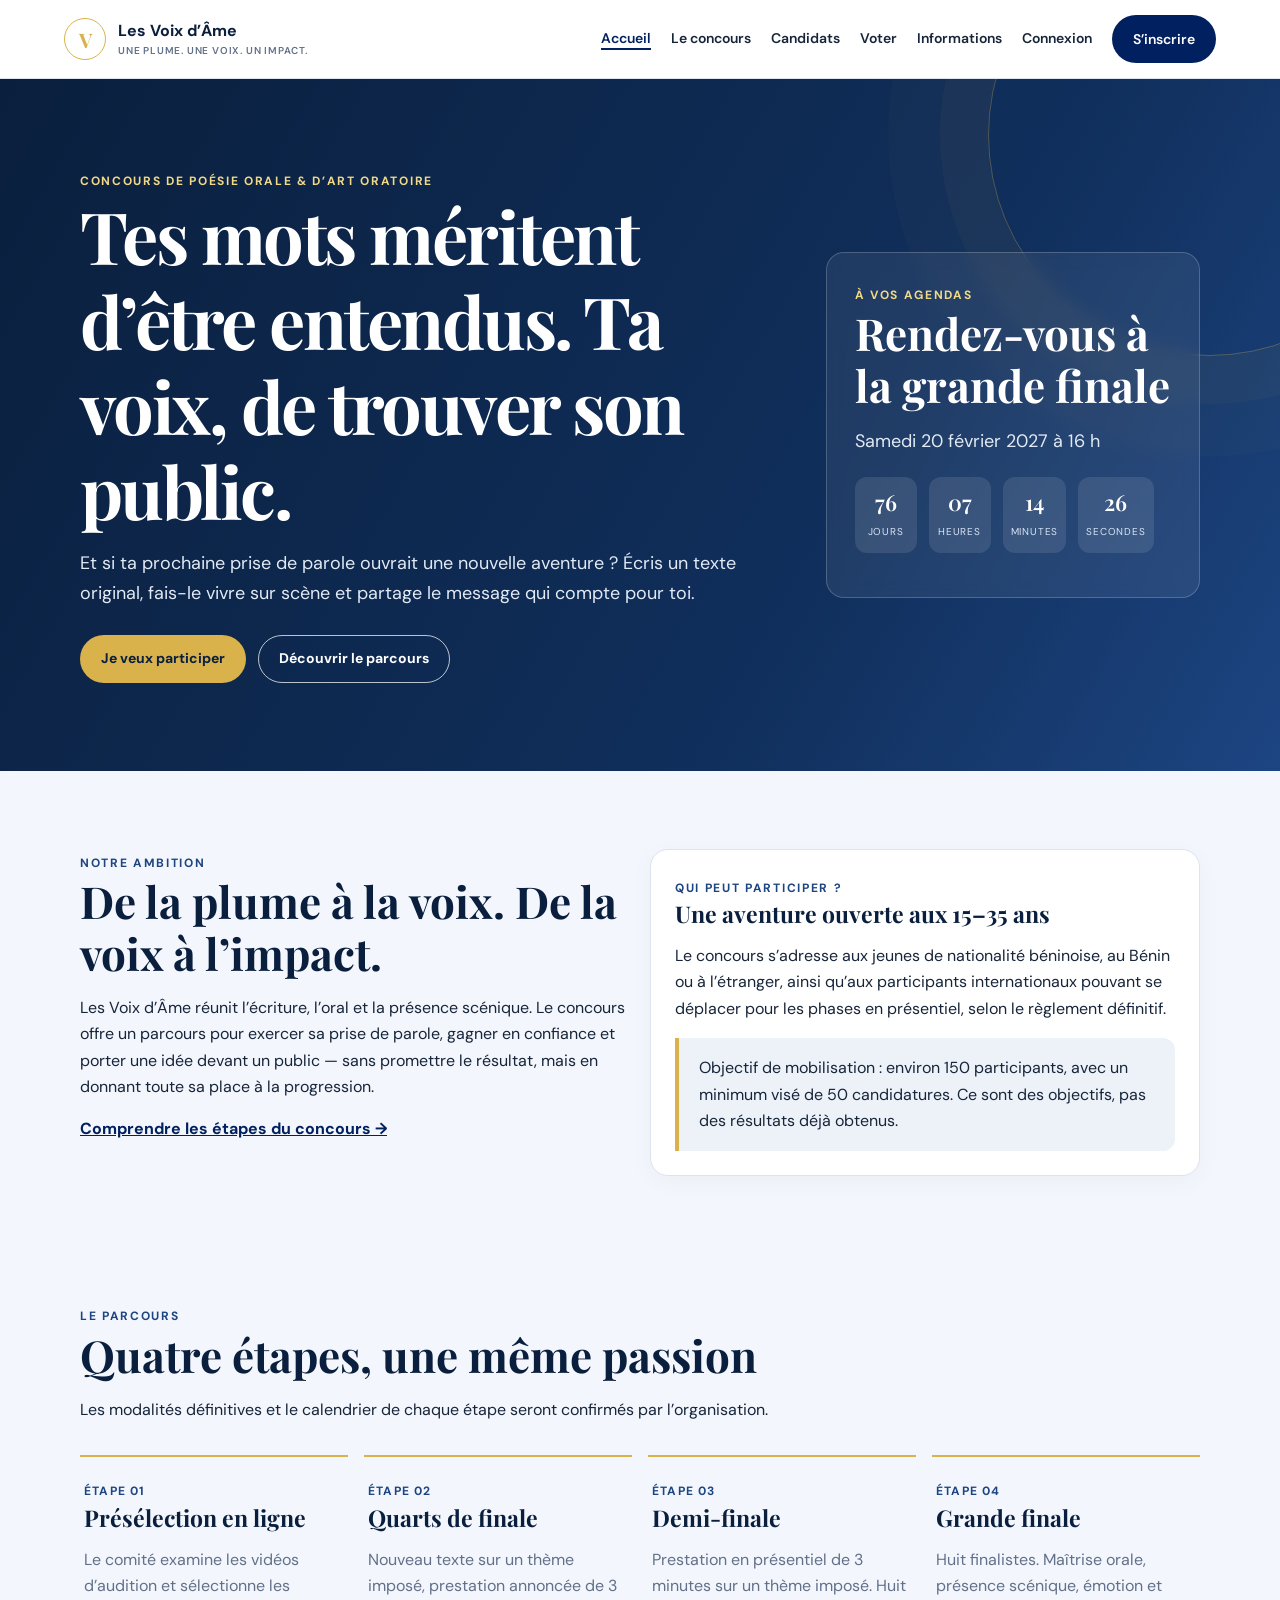
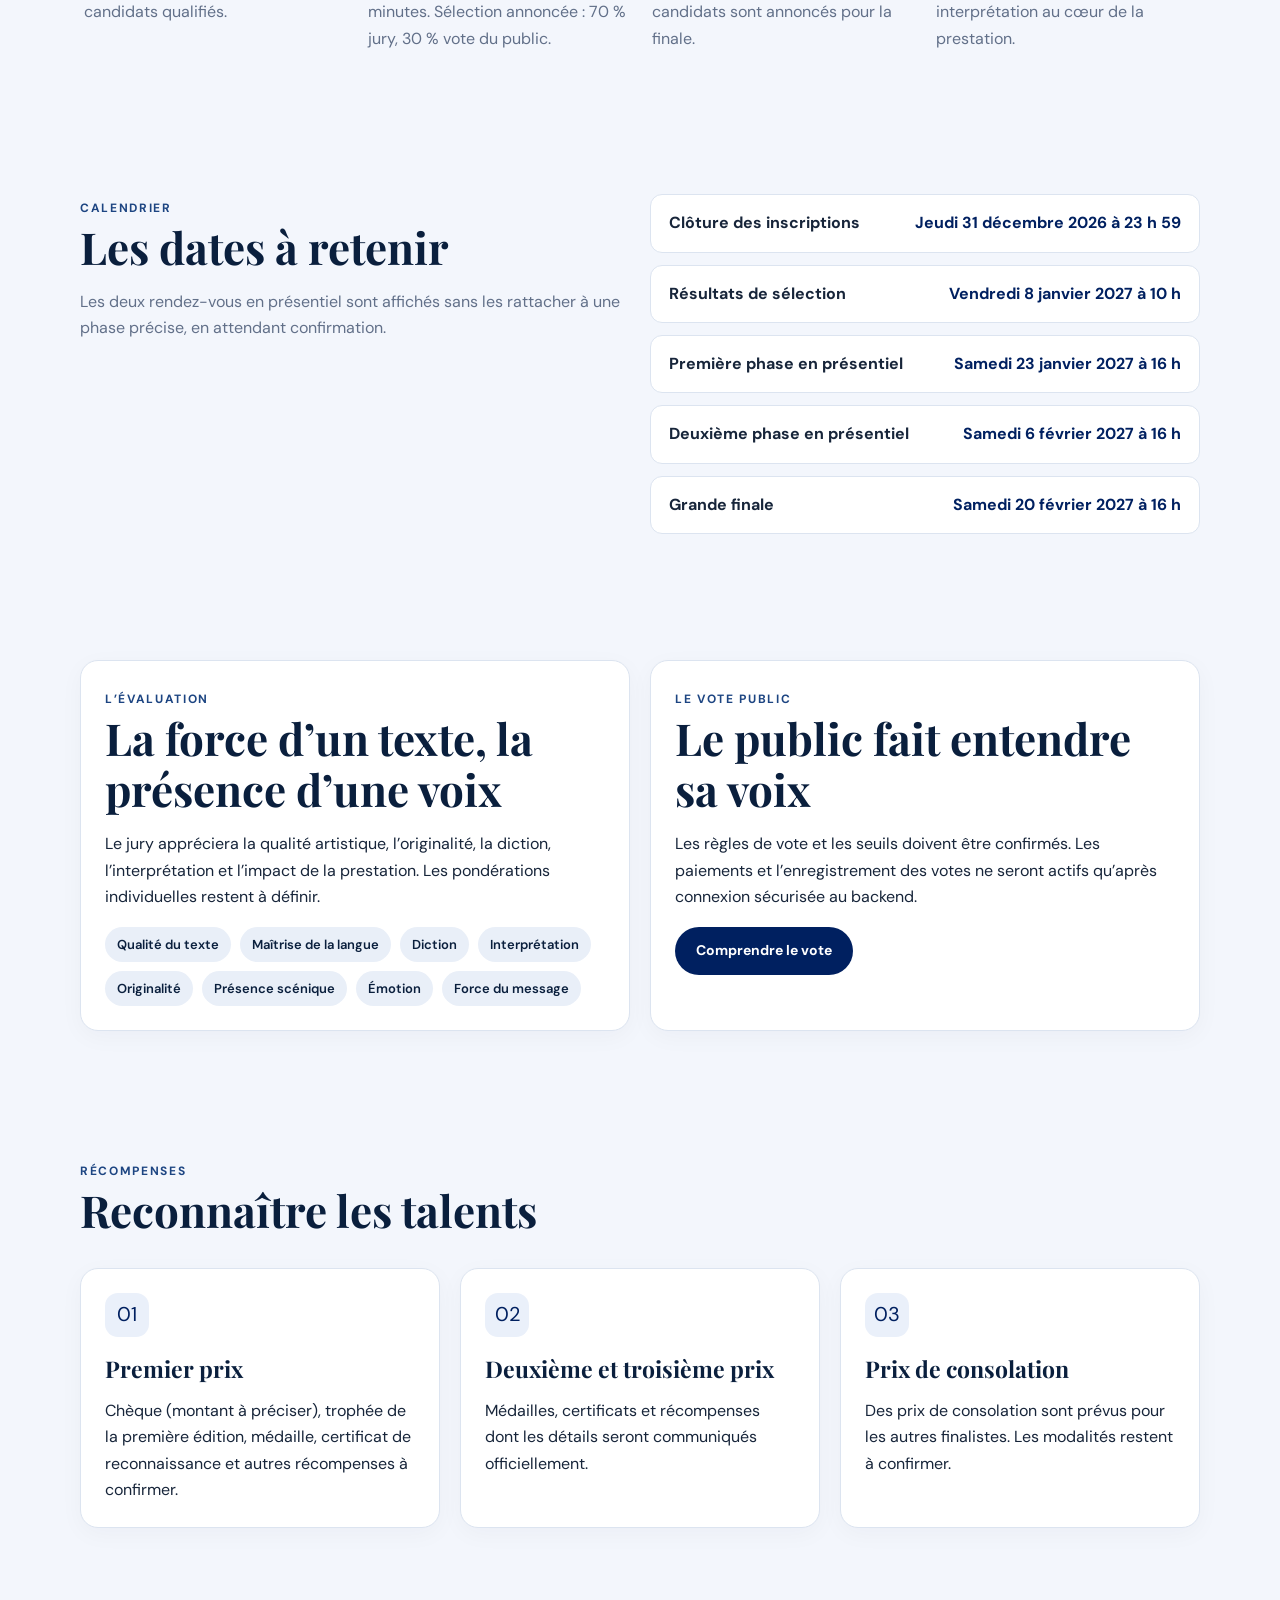
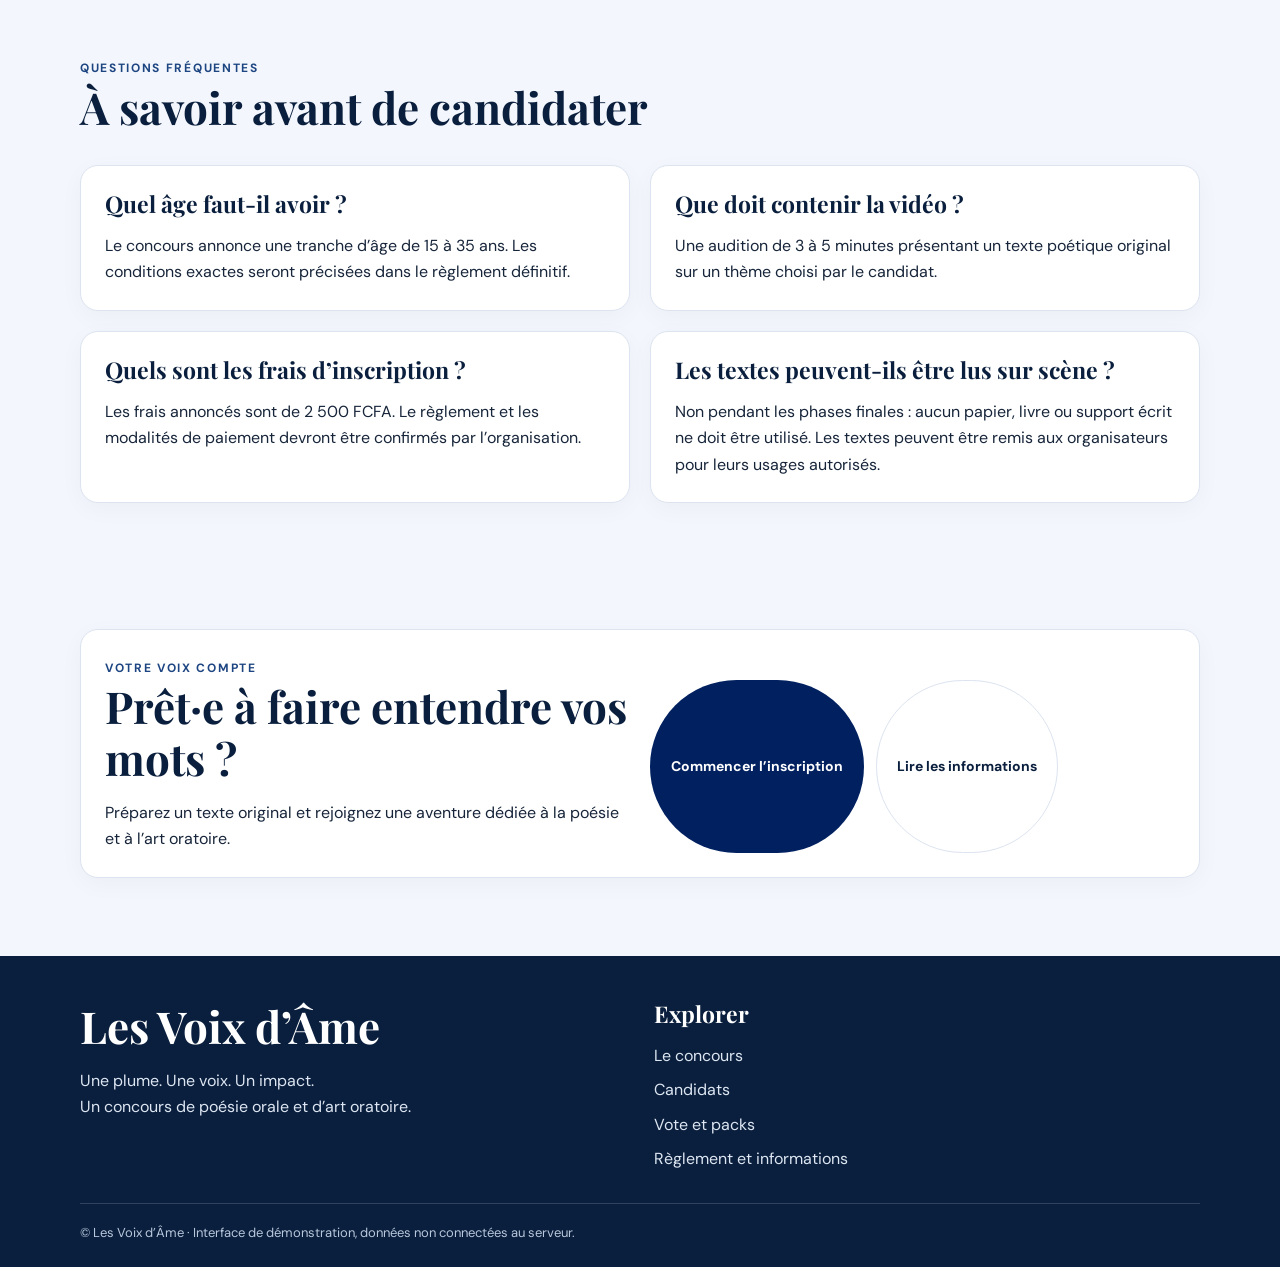
==== index.html @ eb4baf4a "Le front-end du projet" ====
<!doctype html>
<html lang="fr">
<head>
  <meta charset="utf-8">
  <meta name="viewport" content="width=device-width, initial-scale=1">
  <meta name="description" content="Les Voix d’Âme — concours de poésie orale et d’art oratoire. Une plume. Une voix. Un impact.">
  <title>Les Voix d’Âme — Une plume. Une voix. Un impact.</title>
  <link rel="preconnect" href="https://fonts.googleapis.com">
  <link rel="preconnect" href="https://fonts.gstatic.com" crossorigin>
  <link href="https://fonts.googleapis.com/css2?family=DM+Sans:wght@400;500;600;700&family=Playfair+Display:wght@500;600;700&display=swap" rel="stylesheet">
  <link rel="stylesheet" href="css/variables.css">
  <link rel="stylesheet" href="css/global.css">
</head>
<body>
  <a class="skip-link" href="#contenu">Aller au contenu</a>
  <header class="site-header"><div class="nav-wrap">
    <a class="brand" href="index.html"><span class="brand-mark">V</span><span>Les Voix d’Âme<small>UNE PLUME. UNE VOIX. UN IMPACT.</small></span></a>
    <button class="menu-toggle" type="button" aria-expanded="false" aria-controls="navigation">Menu</button>
    <nav class="main-nav" id="navigation" aria-label="Navigation principale"><a href="index.html" aria-current="page">Accueil</a><a href="concours.html">Le concours</a><a href="candidats.html">Candidats</a><a href="vote.html">Voter</a><a href="informations.html">Informations</a><a href="auth.html">Connexion</a><a class="btn btn-blue" href="auth.html">S’inscrire</a></nav>
  </div></header>
  <main id="contenu">
    <section class="hero"><div class="container hero-grid">
      <div><span class="eyebrow">Concours de poésie orale &amp; d’art oratoire</span><h1>Tes mots méritent d’être entendus. Ta voix, de trouver son public.</h1><p>Et si ta prochaine prise de parole ouvrait une nouvelle aventure ? Écris un texte original, fais-le vivre sur scène et partage le message qui compte pour toi.</p><div class="button-row"><a class="btn btn-primary" href="auth.html">Je veux participer</a><a class="btn btn-outline" href="concours.html">Découvrir le parcours</a></div></div>
      <div class="hero-note"><span class="eyebrow">À vos agendas</span><h2>Rendez-vous à la grande finale</h2><p>Samedi 20 février 2027 à 16 h</p><div class="countdown" data-countdown data-date="2027-02-20T16:00:00+01:00" aria-live="polite"><div><strong data-days>—</strong><span>Jours</span></div><div><strong data-hours>—</strong><span>Heures</span></div><div><strong data-minutes>—</strong><span>Minutes</span></div><div><strong data-seconds>—</strong><span>Secondes</span></div></div><p class="muted" data-countdown-status></p></div>
    </div></section>
    <section class="section"><div class="container grid-2"><div class="section-heading"><span class="eyebrow">Notre ambition</span><h2>De la plume à la voix. De la voix à l’impact.</h2><p>Les Voix d’Âme réunit l’écriture, l’oral et la présence scénique. Le concours offre un parcours pour exercer sa prise de parole, gagner en confiance et porter une idée devant un public — sans promettre le résultat, mais en donnant toute sa place à la progression.</p><a class="text-link" href="concours.html">Comprendre les étapes du concours →</a></div><div class="card"><span class="eyebrow">Qui peut participer ?</span><h3>Une aventure ouverte aux 15–35 ans</h3><p>Le concours s’adresse aux jeunes de nationalité béninoise, au Bénin ou à l’étranger, ainsi qu’aux participants internationaux pouvant se déplacer pour les phases en présentiel, selon le règlement définitif.</p><p class="banner">Objectif de mobilisation : environ 150 participants, avec un minimum visé de 50 candidatures. Ce sont des objectifs, pas des résultats déjà obtenus.</p></div></div></section>
    <section class="section section-tight"><div class="container"><div class="section-heading"><span class="eyebrow">Le parcours</span><h2>Quatre étapes, une même passion</h2><p>Les modalités définitives et le calendrier de chaque étape seront confirmés par l’organisation.</p></div><div class="timeline">
      <article class="step"><span class="step-number">Étape 01</span><h3>Présélection en ligne</h3><p class="muted">Le comité examine les vidéos d’audition et sélectionne les candidats qualifiés.</p></article>
      <article class="step"><span class="step-number">Étape 02</span><h3>Quarts de finale</h3><p class="muted">Nouveau texte sur un thème imposé, prestation annoncée de 3 minutes. Sélection annoncée : 70 % jury, 30 % vote du public.</p></article>
      <article class="step"><span class="step-number">Étape 03</span><h3>Demi-finale</h3><p class="muted">Prestation en présentiel de 3 minutes sur un thème imposé. Huit candidats sont annoncés pour la finale.</p></article>
      <article class="step"><span class="step-number">Étape 04</span><h3>Grande finale</h3><p class="muted">Huit finalistes. Maîtrise orale, présence scénique, émotion et interprétation au cœur de la prestation.</p></article>
    </div></div></section>
    <section class="section"><div class="container grid-2"><div><span class="eyebrow">Calendrier</span><h2>Les dates à retenir</h2><p class="muted">Les deux rendez-vous en présentiel sont affichés sans les rattacher à une phase précise, en attendant confirmation.</p></div><div class="date-list">
      <div class="date-item"><strong>Clôture des inscriptions</strong><time datetime="2026-12-31T23:59:00+01:00">Jeudi 31 décembre 2026 à 23 h 59</time></div>
      <div class="date-item"><strong>Résultats de sélection</strong><time datetime="2027-01-08T10:00:00+01:00">Vendredi 8 janvier 2027 à 10 h</time></div>
      <div class="date-item"><strong>Première phase en présentiel</strong><time datetime="2027-01-23T16:00:00+01:00">Samedi 23 janvier 2027 à 16 h</time></div>
      <div class="date-item"><strong>Deuxième phase en présentiel</strong><time datetime="2027-02-06T16:00:00+01:00">Samedi 6 février 2027 à 16 h</time></div>
      <div class="date-item"><strong>Grande finale</strong><time datetime="2027-02-20T16:00:00+01:00">Samedi 20 février 2027 à 16 h</time></div>
    </div></div></section>
    <section class="section section-tight"><div class="container grid-2"><div class="card"><span class="eyebrow">L’évaluation</span><h2>La force d’un texte, la présence d’une voix</h2><p>Le jury appréciera la qualité artistique, l’originalité, la diction, l’interprétation et l’impact de la prestation. Les pondérations individuelles restent à définir.</p><div class="criteria"><span class="tag">Qualité du texte</span><span class="tag">Maîtrise de la langue</span><span class="tag">Diction</span><span class="tag">Interprétation</span><span class="tag">Originalité</span><span class="tag">Présence scénique</span><span class="tag">Émotion</span><span class="tag">Force du message</span></div></div><div class="card"><span class="eyebrow">Le vote public</span><h2>Le public fait entendre sa voix</h2><p>Les règles de vote et les seuils doivent être confirmés. Les paiements et l’enregistrement des votes ne seront actifs qu’après connexion sécurisée au backend.</p><a class="btn btn-blue" href="vote.html">Comprendre le vote</a></div></div></section>
    <section class="section"><div class="container"><div class="section-heading"><span class="eyebrow">Récompenses</span><h2>Reconnaître les talents</h2></div><div class="grid-3"><article class="card"><div class="icon-box">01</div><h3>Premier prix</h3><p>Chèque (montant à préciser), trophée de la première édition, médaille, certificat de reconnaissance et autres récompenses à confirmer.</p></article><article class="card"><div class="icon-box">02</div><h3>Deuxième et troisième prix</h3><p>Médailles, certificats et récompenses dont les détails seront communiqués officiellement.</p></article><article class="card"><div class="icon-box">03</div><h3>Prix de consolation</h3><p>Des prix de consolation sont prévus pour les autres finalistes. Les modalités restent à confirmer.</p></article></div></div></section>
    <section class="section section-tight"><div class="container"><div class="section-heading"><span class="eyebrow">Questions fréquentes</span><h2>À savoir avant de candidater</h2></div><div class="grid-2"><article class="card"><h3>Quel âge faut-il avoir ?</h3><p>Le concours annonce une tranche d’âge de 15 à 35 ans. Les conditions exactes seront précisées dans le règlement définitif.</p></article><article class="card"><h3>Que doit contenir la vidéo ?</h3><p>Une audition de 3 à 5 minutes présentant un texte poétique original sur un thème choisi par le candidat.</p></article><article class="card"><h3>Quels sont les frais d’inscription ?</h3><p>Les frais annoncés sont de 2 500 FCFA. Le règlement et les modalités de paiement devront être confirmés par l’organisation.</p></article><article class="card"><h3>Les textes peuvent-ils être lus sur scène ?</h3><p>Non pendant les phases finales : aucun papier, livre ou support écrit ne doit être utilisé. Les textes peuvent être remis aux organisateurs pour leurs usages autorisés.</p></article></div></div></section>
    <section class="section"><div class="container card"><div class="grid-2"><div><span class="eyebrow">Votre voix compte</span><h2>Prêt·e à faire entendre vos mots ?</h2><p>Préparez un texte original et rejoignez une aventure dédiée à la poésie et à l’art oratoire.</p></div><div class="button-row"><a class="btn btn-blue" href="auth.html">Commencer l’inscription</a><a class="btn btn-quiet" href="informations.html">Lire les informations</a></div></div></div></section>
  </main>
  <footer class="site-footer"><div class="container"><div class="footer-grid"><div><h2>Les Voix d’Âme</h2><p>Une plume. Une voix. Un impact.<br>Un concours de poésie orale et d’art oratoire.</p></div><div><h3>Explorer</h3><div class="footer-links"><a href="concours.html">Le concours</a><a href="candidats.html">Candidats</a><a href="vote.html">Vote et packs</a><a href="informations.html">Règlement et informations</a></div></div></div><div class="footer-bottom">© Les Voix d’Âme · Interface de démonstration, données non connectées au serveur.</div></div></footer>
  <script>
    const menuButton = document.querySelector(".menu-toggle");
    menuButton.addEventListener("click", () => {
      const open = menuButton.getAttribute("aria-expanded") !== "true";
      menuButton.setAttribute("aria-expanded", String(open));
      document.querySelector(".main-nav").classList.toggle("is-open", open);
    });
    const timer = document.querySelector("[data-countdown]");
    const end = new Date(timer.dataset.date).getTime();
    let interval = null;
    function updateCountdown() {
      const remaining = end - Date.now();
      if (remaining <= 0) {
        timer.querySelectorAll("strong").forEach((item) => item.textContent = "00");
        timer.parentElement.querySelector("[data-countdown-status]").textContent = "La date de la finale est passée ou a lieu aujourd’hui.";
        clearInterval(interval);
        return;
      }
      const values = { days: Math.floor(remaining / 86400000), hours: Math.floor(remaining % 86400000 / 3600000), minutes: Math.floor(remaining % 3600000 / 60000), seconds: Math.floor(remaining % 60000 / 1000) };
      Object.entries(values).forEach(([key, value]) => timer.querySelector(`[data-${key}]`).textContent = String(value).padStart(2, "0"));
    }
    updateCountdown();
    if (end > Date.now()) interval = setInterval(updateCountdown, 1000);
  </script>
</body>
</html>
---- css/variables.css ----
:root {
  color-scheme: light;
  --navy: #0A1F3D;
  --blue: #002060;
  --blue-mid: #1D4582;
  --blue-pale: #CADCFC;
  --gold: #D9B24C;
  --surface: #F3F6FC;
  --white: #FFFFFF;
  --ink: #17253A;
  --muted: #627089;
  --line: #DCE4F0;
  --success: #176B4D;
  --shadow: 0 18px 50px rgba(10, 31, 61, .09);
  --radius: 18px;
  --font-display: "Playfair Display", Georgia, serif;
  --font-body: "DM Sans", Arial, sans-serif;
}
---- css/global.css ----
* { box-sizing: border-box; }
html { scroll-behavior: smooth; }
:target { scroll-margin-top: 96px; }
body { margin: 0; background: var(--surface); color: var(--ink); font: 16px/1.65 var(--font-body); }
body[data-required-role]:not(.role-authorized) { visibility:hidden; }
a { color: inherit; }
button, input, select, textarea { font: inherit; }
button, a { -webkit-tap-highlight-color: transparent; }
button { cursor: pointer; }
:focus-visible { outline: 3px solid var(--gold); outline-offset: 3px; }
.skip-link { position: absolute; left: -9999px; top: 8px; z-index: 20; background: white; padding: 10px; }
.skip-link:focus { left: 8px; }
.site-header { position: sticky; top: 0; z-index: 10; background: rgba(255,255,255,.96); border-bottom: 1px solid var(--line); backdrop-filter: blur(12px); }
.nav-wrap { max-width: 1200px; margin: auto; padding: 12px 24px; min-height: 78px; display:flex; align-items:center; justify-content:space-between; gap:24px; }
.brand { color: var(--navy); text-decoration:none; display:flex; align-items:center; gap:12px; line-height:1.2; font-weight:700; }
.brand-mark { width:42px; height:42px; border:1px solid var(--gold); color:var(--gold); display:grid; place-items:center; border-radius:50%; font:700 20px var(--font-display); }
.brand small { display:block; color:var(--muted); font-size:10px; letter-spacing:.08em; font-weight:600; margin-top:4px; }
.main-nav { display:flex; align-items:center; gap:20px; }
.main-nav a { text-decoration:none; color:var(--ink); font-size:14px; font-weight:600; }
.main-nav a:hover, .text-link:hover { color:var(--blue-mid); }
.main-nav a[aria-current="page"] { color:var(--blue); text-decoration:underline; text-decoration-thickness:2px; text-underline-offset:5px; }
.main-nav a.btn-blue { color:var(--white); }
.main-nav a.btn-blue:hover { color:var(--white); background:#123A78; }
.menu-toggle { display:none; border:1px solid var(--line); border-radius:10px; padding:9px 12px; background:#fff; color:var(--navy); }
.container { width:min(1120px, calc(100% - 40px)); margin-inline:auto; }
.section { padding:78px 0; }
.section-tight { padding:48px 0; }
.section-heading { max-width:700px; margin-bottom:32px; }
.section-heading-centered { margin-inline:auto; text-align:center; }
.eyebrow { display:inline-block; color:var(--blue-mid); text-transform:uppercase; letter-spacing:.14em; font-size:12px; font-weight:700; }
h1,h2,h3 { color:var(--navy); font-family:var(--font-display); line-height:1.18; margin:0 0 16px; }
h1 { font-size:clamp(42px, 6vw, 72px); letter-spacing:-.035em; }
h2 { font-size:clamp(30px, 4vw, 44px); }
h3 { font-size:23px; }
p { margin:0 0 16px; }
.muted { color:var(--muted); }
.hero { overflow:hidden; background:linear-gradient(120deg, var(--navy), #102F5C 66%, #1D4582); color:white; position:relative; }
.hero::after { content:""; position:absolute; width:440px; height:440px; border:1px solid rgba(217,178,76,.32); border-radius:50%; right:-150px; top:-165px; box-shadow:0 0 0 48px rgba(217,178,76,.035),0 0 0 100px rgba(217,178,76,.025); }
.hero .container { position:relative; z-index:1; padding-block:88px; }
.hero h1,.hero h2 { color:white; max-width:800px; }
.hero p { color:#E2EAF5; max-width:670px; font-size:18px; }
.hero .eyebrow { color:#F2D987; }
.hero-note .muted { color:#D8E4F5; }
.hero-grid { display:grid; grid-template-columns:1.3fr .7fr; gap:50px; align-items:center; }
.hero-note { border:1px solid rgba(255,255,255,.2); background:rgba(255,255,255,.07); padding:28px; border-radius:var(--radius); backdrop-filter:blur(8px); }
.hero-note strong { color:#F2D987; font:600 24px var(--font-display); }
.button-row { display:flex; flex-wrap:wrap; gap:12px; margin-top:26px; }
.btn { display:inline-flex; justify-content:center; align-items:center; min-height:48px; padding:12px 20px; border-radius:999px; border:1px solid transparent; text-decoration:none; font-size:14px; font-weight:700; line-height:1.2; transition:transform .18s,background .18s; }
.btn:hover { transform:translateY(-2px); }
.btn:active { transform:translateY(0); }
.btn:disabled { opacity:.65; cursor:not-allowed; transform:none; }
.btn-primary { background:var(--gold); color:var(--navy); }
.btn-light { background:white; color:var(--navy); }
.btn-outline { border-color:rgba(255,255,255,.72); color:white; }
.btn-outline:hover { color:white; background:rgba(255,255,255,.12); }
.btn-blue { background:var(--blue); color:var(--white); }
.btn-blue:hover { background:#123A78; color:var(--white); }
.btn-quiet { border-color:var(--line); color:var(--navy); background:white; }
.btn-quiet:hover { color:var(--blue); background:#F7F9FC; }
.countdown { display:flex; gap:12px; margin:20px 0 0; }
.countdown div { min-width:62px; text-align:center; padding:10px 8px; background:rgba(255,255,255,.1); border-radius:12px; }
.countdown strong { display:block; font-size:22px; color:white; }
.countdown span { font-size:10px; text-transform:uppercase; letter-spacing:.08em; color:#D8E4F5; }
.grid-2,.grid-3,.grid-4 { display:grid; gap:20px; }
.grid-2 { grid-template-columns:repeat(2,minmax(0,1fr)); }
.grid-3 { grid-template-columns:repeat(3,minmax(0,1fr)); }
.grid-4 { grid-template-columns:repeat(4,minmax(0,1fr)); }
.card { background:white; border:1px solid var(--line); border-radius:var(--radius); padding:24px; box-shadow:0 6px 24px rgba(10,31,61,.035); }
.card p:last-child { margin-bottom:0; }
.icon-box { width:44px; height:44px; display:grid; place-items:center; border-radius:13px; color:var(--blue); background:#EAF0FA; font-size:20px; margin-bottom:18px; }
.timeline { display:grid; grid-template-columns:repeat(4,1fr); gap:16px; }
.step { border-top:2px solid var(--gold); padding:20px 4px 0; }
.step-number { color:var(--blue-mid); font-size:12px; font-weight:700; text-transform:uppercase; letter-spacing:.1em; }
.date-list { display:grid; gap:12px; }
.date-list { margin:0; padding:0; list-style:none; }
.date-item { display:flex; justify-content:space-between; align-items:center; gap:16px; padding:15px 18px; background:white; border:1px solid var(--line); border-radius:12px; }
.date-item time { color:var(--blue); font-weight:700; white-space:nowrap; }
.criteria { display:flex; flex-wrap:wrap; gap:9px; }
.tag { display:inline-flex; padding:7px 12px; border-radius:999px; background:#E9EFF8; color:var(--navy); font-size:13px; font-weight:600; }
.banner { background:#EDF2F9; border-left:4px solid var(--gold); padding:17px 20px; border-radius:0 12px 12px 0; }
.notice { background:#FFF8E6; color:#654F19; border:1px solid #F1DEA0; padding:14px 16px; border-radius:12px; font-size:14px; }
.notice-blue { background:#EEF4FC; border-color:#D5E2F6; color:var(--navy); }
.regulation-layout { display:grid; grid-template-columns:250px minmax(0,1fr); gap:22px; align-items:start; margin-top:28px; }
.regulation-nav { position:sticky; top:96px; display:grid; gap:5px; }
.regulation-nav h2 { font-size:24px; }
.regulation-nav a { padding:7px 9px; border-radius:8px; color:var(--blue); font-size:14px; font-weight:600; text-decoration:none; }
.regulation-nav a:hover { background:#EAF0FA; }
.regulation-articles { display:grid; gap:16px; min-width:0; }
.regulation-article { scroll-margin-top:96px; }
.regulation-article p,.regulation-article li { max-width:78ch; }
.regulation-article li { margin-bottom:9px; }
.regulation-article .date-item { max-width:none; }
details.card summary { color:var(--navy); font:600 21px/1.35 var(--font-display); cursor:pointer; }
details.card[open] summary { margin-bottom:14px; }
.form-card { max-width:760px; margin:auto; }
.form-grid { display:grid; grid-template-columns:repeat(2,minmax(0,1fr)); gap:16px; }
.field { display:grid; gap:6px; margin-bottom:16px; }
.field label { color:var(--navy); font-size:14px; font-weight:700; }
.field input,.field select,.field textarea { width:100%; min-height:46px; border:1px solid #C9D4E3; border-radius:10px; padding:10px 12px; background:white; color:var(--ink); }
.field input::placeholder,.field textarea::placeholder { color:#68778E; opacity:1; }
.field input:focus,.field select:focus,.field textarea:focus { border-color:var(--blue-mid); outline:3px solid rgba(29,69,130,.14); outline-offset:1px; }
.field textarea { min-height:120px; resize:vertical; }
.field input[type="checkbox"],.field input[type="radio"] { width:auto; min-height:auto; }
.password-input { position:relative; }
.password-input input { padding-right:54px; }
.password-toggle { position:absolute; top:50%; right:6px; width:42px; height:42px; display:grid; place-items:center; transform:translateY(-50%); border:0; border-radius:9px; background:transparent; color:var(--blue); }
.password-toggle:hover { background:#EAF0FA; }
.password-toggle svg { width:21px; height:21px; fill:none; stroke:currentColor; stroke-width:1.8; stroke-linecap:round; stroke-linejoin:round; }
.password-toggle .eye-off { display:none; }
.password-toggle[aria-pressed="true"] .eye-on { display:none; }
.password-toggle[aria-pressed="true"] .eye-off { display:block; }
.form-help { color:var(--muted); font-size:13px; }
.check-row { display:flex; align-items:flex-start; gap:10px; }
.form-message { min-height:24px; margin-top:12px; color:var(--blue-mid); font-weight:600; }
.form-message:not(:empty) { padding:10px 12px; border-radius:9px; background:#EEF4FC; }
.form-message.is-error { color:#8B1E1E; background:#FFF0F0; }
.tabs { display:grid; grid-template-columns:repeat(auto-fit,minmax(160px,1fr)); gap:8px; margin-bottom:20px; align-items:stretch; }
.tab-button { border:1px solid var(--line); background:white; color:var(--navy); border-radius:999px; padding:10px 16px; font-weight:700; width:100%; justify-self:stretch; }
.tab-button:hover { background:#EEF3FA; }
.tab-button[aria-selected="true"] { background:var(--blue); color:white; border-color:var(--blue); }
.tab-panel[hidden] { display:none; }
.pack-card { display:flex; flex-direction:column; gap:10px; }
.pack-card strong { font:600 28px var(--font-display); color:var(--navy); }
.pack-card .btn { margin-top:auto; }
.stat { font:700 28px var(--font-display); color:var(--blue); }
.dashboard-layout { display:grid; grid-template-columns:230px minmax(0,1fr); gap:24px; align-items:start; }
.dashboard-menu { position:sticky; top:96px; display:grid; gap:6px; }
.dashboard-menu a { display:block; padding:10px 12px; border-radius:9px; text-decoration:none; color:var(--navy); font-weight:600; }
.dashboard-menu a:hover { background:#E9EFF8; }
.dashboard-content { min-width:0; display:grid; gap:22px; }
.dashboard-content section { scroll-margin-top:100px; }
.dashboard-head { display:flex; align-items:flex-start; justify-content:space-between; gap:16px; }
.dashboard-section { scroll-margin-top:100px; }
.dashboard-actions { display:flex; flex-wrap:wrap; gap:10px; }
.dashboard-status { display:inline-flex; align-items:center; gap:8px; border-radius:999px; padding:6px 11px; background:#EEF4FC; color:var(--navy); font-size:13px; font-weight:700; }
.progress { height:10px; background:#E8EDF5; border-radius:10px; overflow:hidden; }
.progress span { display:block; width:0; height:100%; background:var(--gold); }
.file-preview { display:block; width:min(100%,720px); margin-top:16px; background:#0A1F3D; border-radius:12px; }
.field-help-list { margin:0; padding-left:20px; color:var(--muted); }
.field-help-list li { margin-bottom:5px; }
.rating-row { display:grid; grid-template-columns:1fr 140px; gap:12px; align-items:center; padding:10px 0; border-bottom:1px solid var(--line); }
.rating-row input { width:100%; }
.table-wrap { overflow:auto; }
table { width:100%; border-collapse:collapse; text-align:left; }
th,td { border-bottom:1px solid var(--line); padding:12px; white-space:nowrap; }
th { color:var(--navy); font-size:13px; }
.empty-state { text-align:center; padding:32px 18px; color:var(--muted); border:1px dashed #BFCBDD; border-radius:14px; }
.site-footer { background:var(--navy); color:#DDE6F2; padding:44px 0 24px; }
.footer-grid { display:grid; grid-template-columns:repeat(auto-fit,minmax(220px,1fr)); gap:28px; }
.site-footer h2,.site-footer h3 { color:white; }
.site-footer a { color:#DDE6F2; text-decoration:none; }
.footer-links { display:grid; gap:8px; }
.footer-bottom { border-top:1px solid rgba(255,255,255,.16); margin-top:30px; padding-top:18px; color:#B8C7DC; font-size:13px; }
.text-link { color:var(--blue); font-weight:700; }
.sr-only { position:absolute; width:1px; height:1px; padding:0; margin:-1px; overflow:hidden; clip:rect(0,0,0,0); white-space:nowrap; border:0; }
@media (max-width:900px) {
  .main-nav { gap:12px; }
  .main-nav a { font-size:13px; }
  .grid-4 { grid-template-columns:repeat(2,minmax(0,1fr)); }
  .hero-grid { grid-template-columns:1fr; }
  .date-item { align-items:flex-start; flex-direction:column; gap:4px; }
  .date-item time { white-space:normal; }
  .dashboard-layout { grid-template-columns:1fr; }
  .dashboard-menu { position:static; display:flex; overflow:auto; white-space:nowrap; }
  .regulation-layout { grid-template-columns:1fr; }
  .regulation-nav { position:static; grid-template-columns:repeat(2,minmax(0,1fr)); }
  .regulation-nav h2 { grid-column:1/-1; }
}
@media (max-width:680px) {
  .nav-wrap { padding-inline:18px; min-height:68px; }
  .menu-toggle { display:block; }
  .main-nav { display:none; position:absolute; top:68px; left:0; right:0; padding:14px 20px 20px; background:white; border-bottom:1px solid var(--line); box-shadow:var(--shadow); align-items:stretch; }
  .main-nav.is-open { display:grid; }
  .main-nav a { padding:8px; font-size:15px; }
  .container { width:min(100% - 32px,1120px); }
  .section { padding:58px 0; }
  .hero .container { padding-block:65px; }
  .grid-2,.grid-3,.grid-4,.timeline,.footer-grid { grid-template-columns:1fr; }
  .form-grid { grid-template-columns:1fr; gap:0; }
  .date-item { align-items:flex-start; flex-direction:column; gap:4px; }
  .countdown { gap:7px; }
  .countdown div { min-width:55px; }
  .dashboard-menu { margin-inline:-16px; padding-inline:16px; }
  .dashboard-head { flex-direction:column; }
  .dashboard-head > * { max-width:100%; }
  .dashboard-head .btn { width:fit-content; }
  .dashboard-menu { width:calc(100% + 32px); max-width:100vw; }
  .regulation-nav { grid-template-columns:1fr 1fr; }
  .rating-row { grid-template-columns:1fr 95px; }
  .card { padding:20px; }
}
@media (prefers-reduced-motion:reduce) { *,*::before,*::after { scroll-behavior:auto !important; transition:none !important; } }
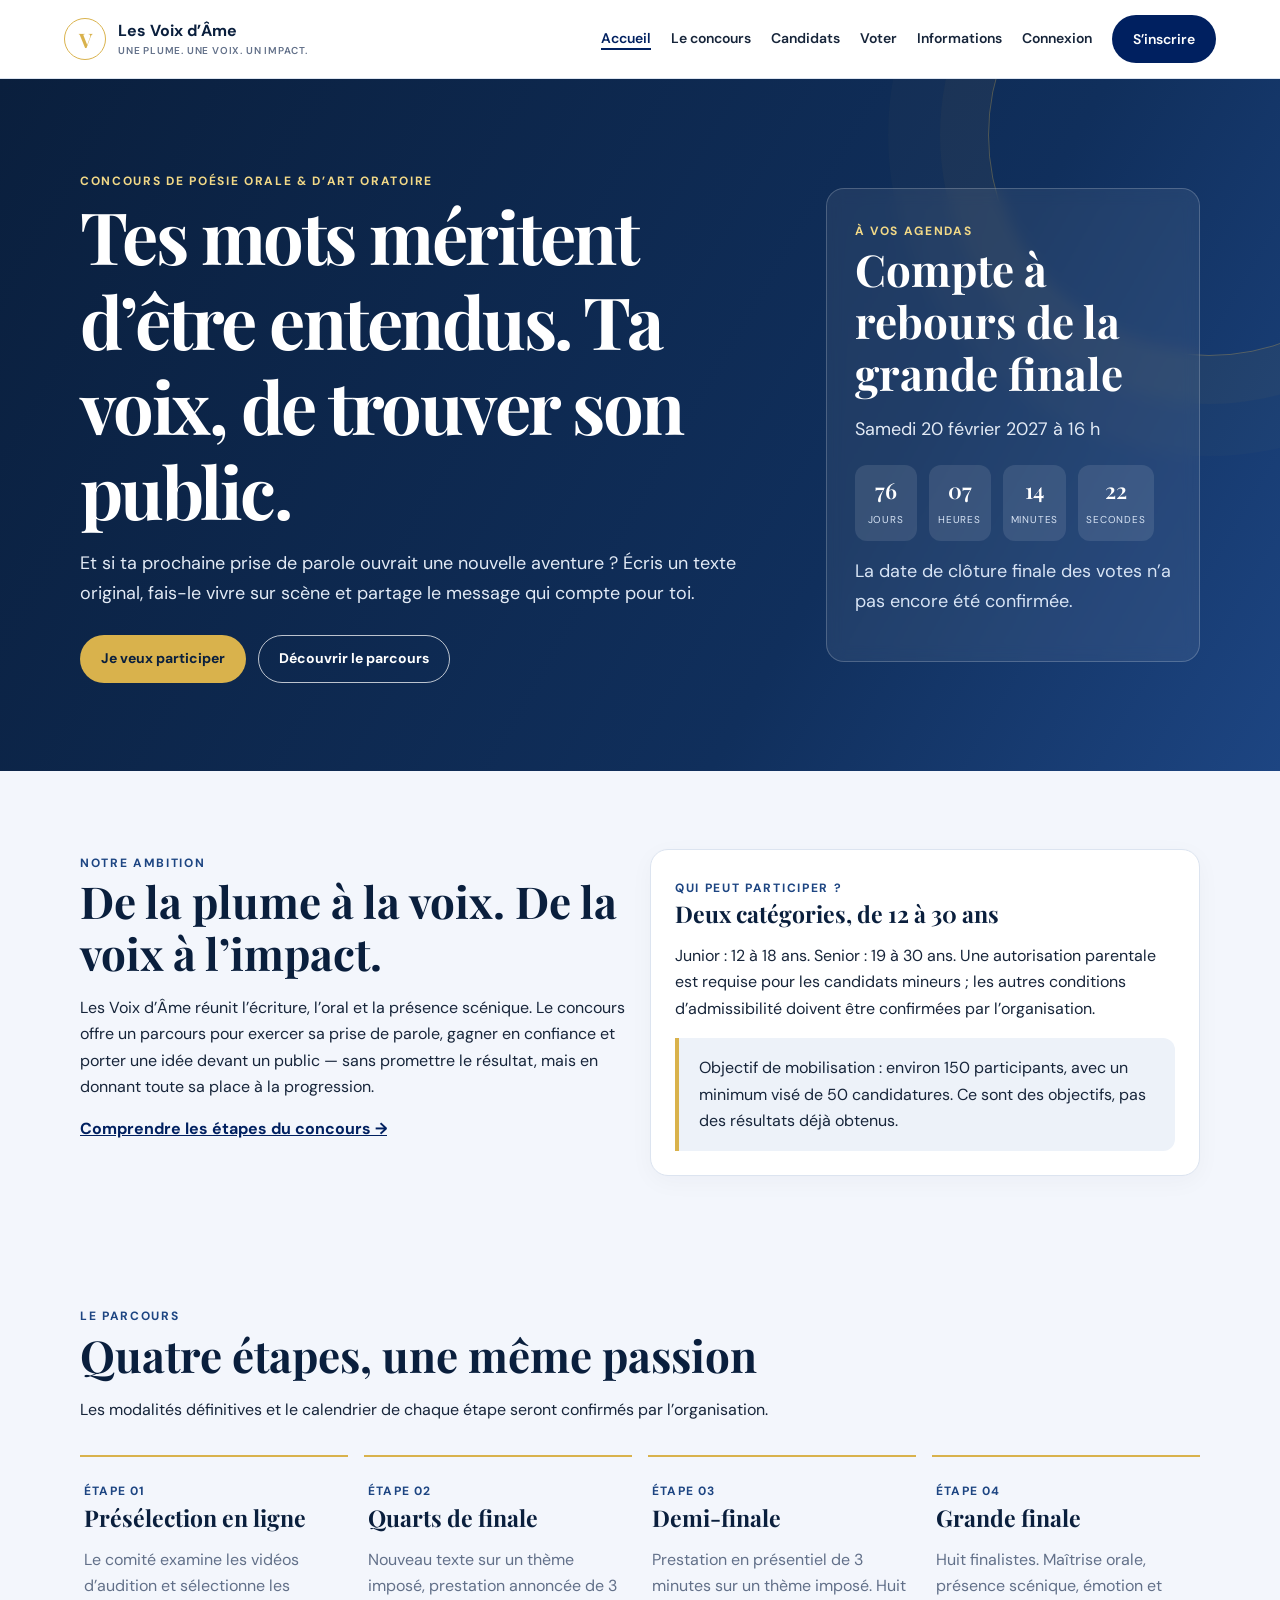
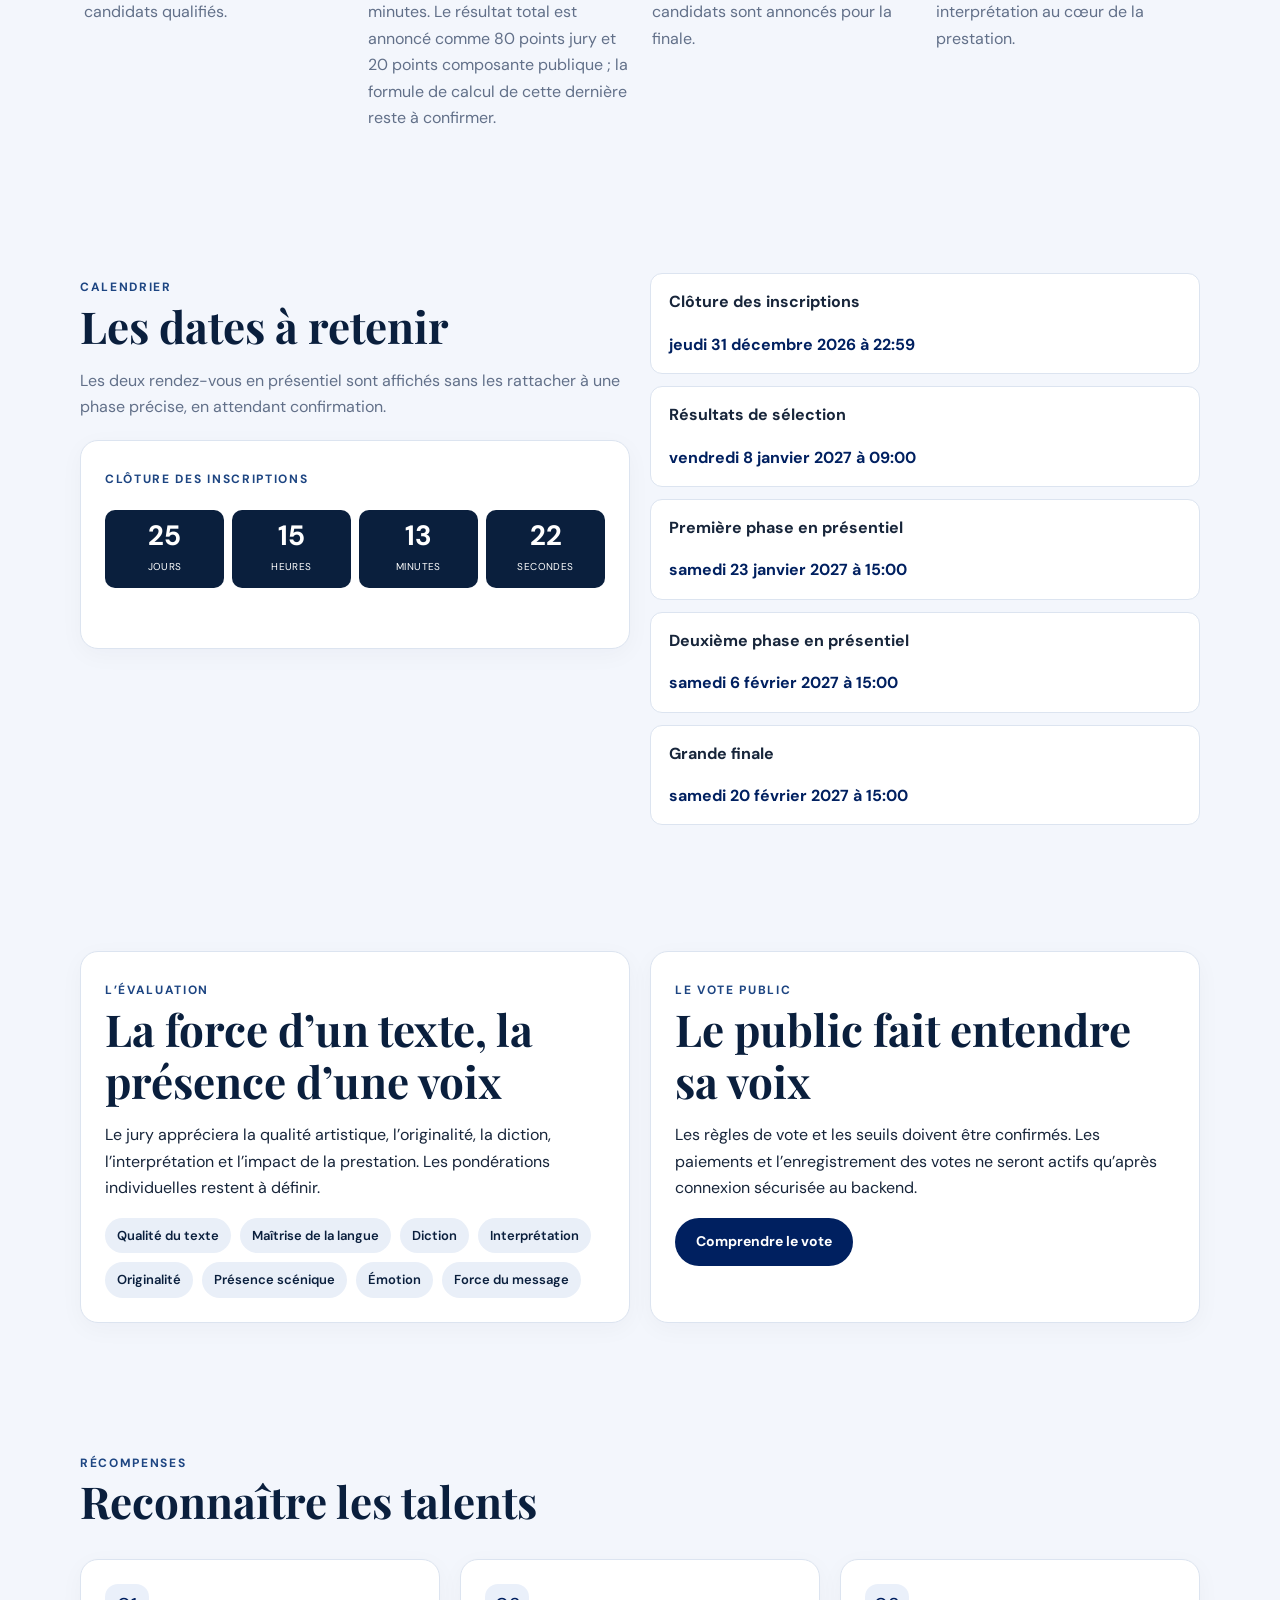
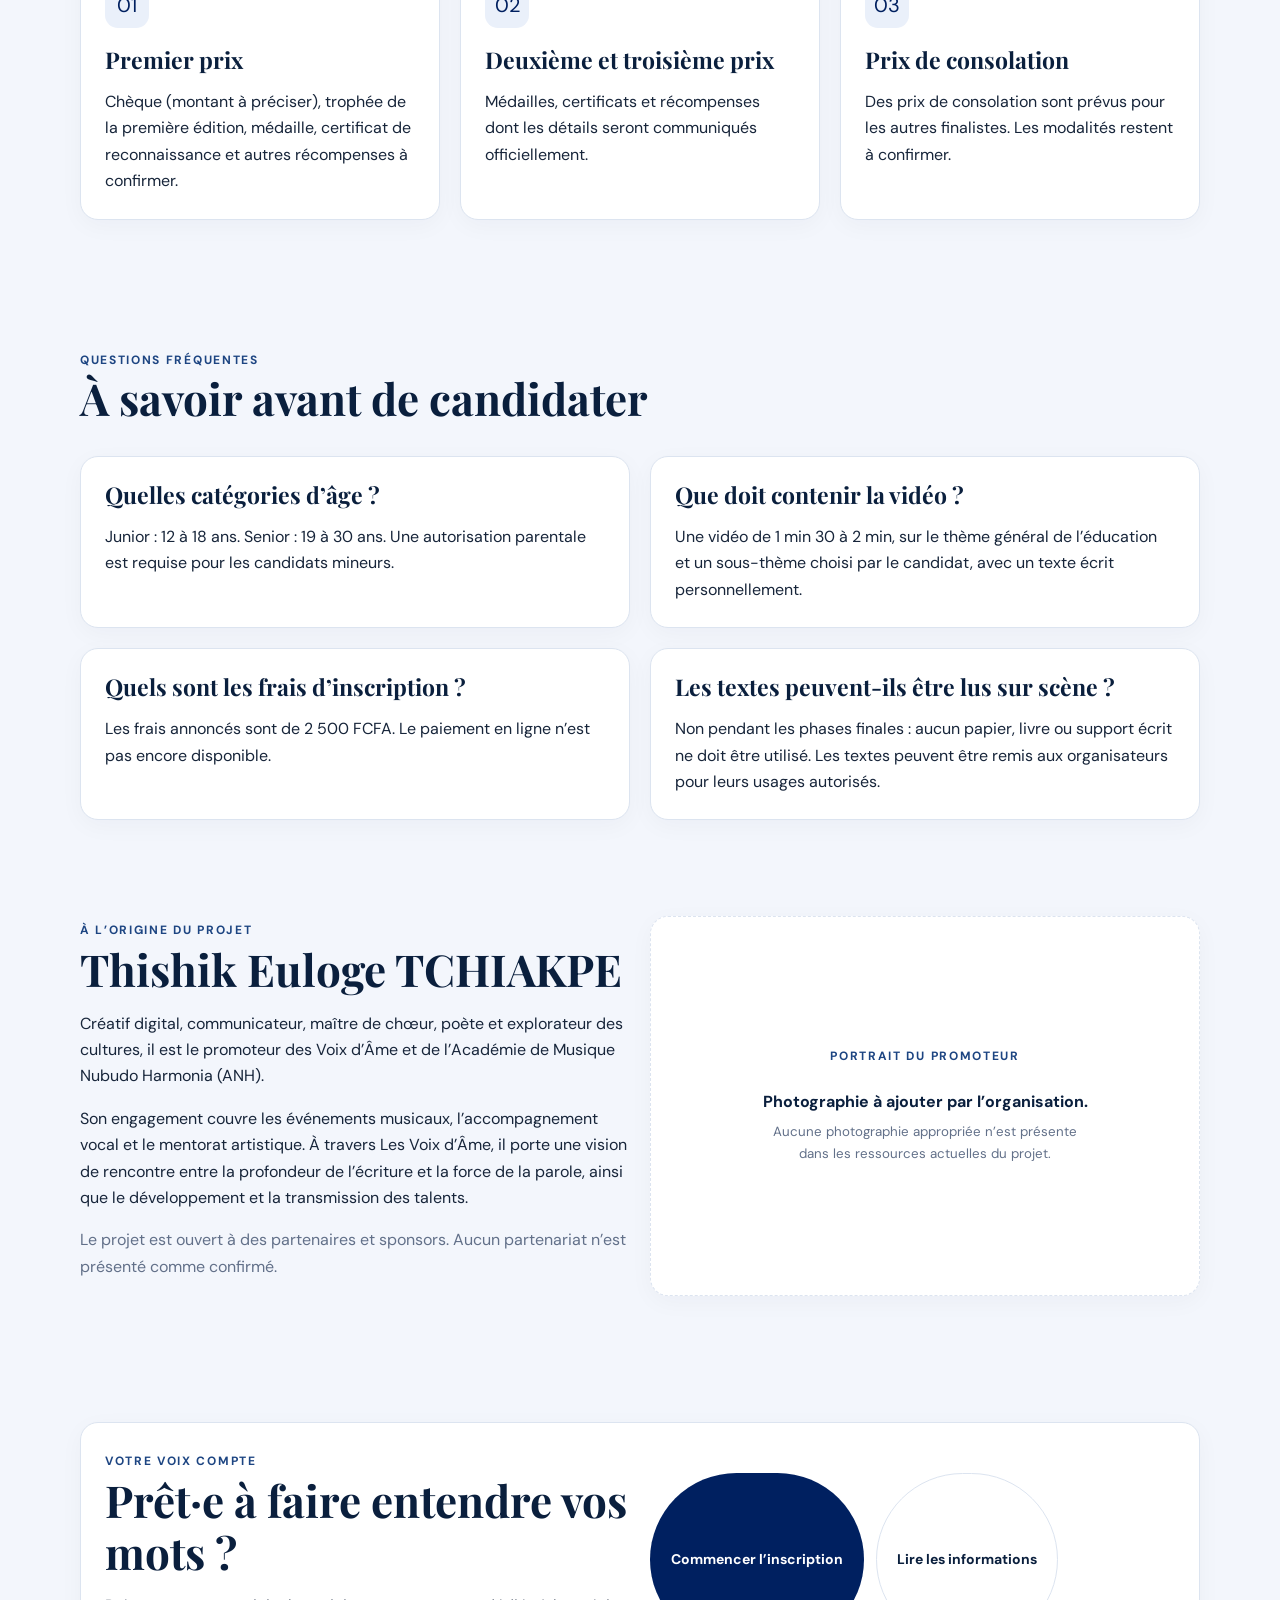
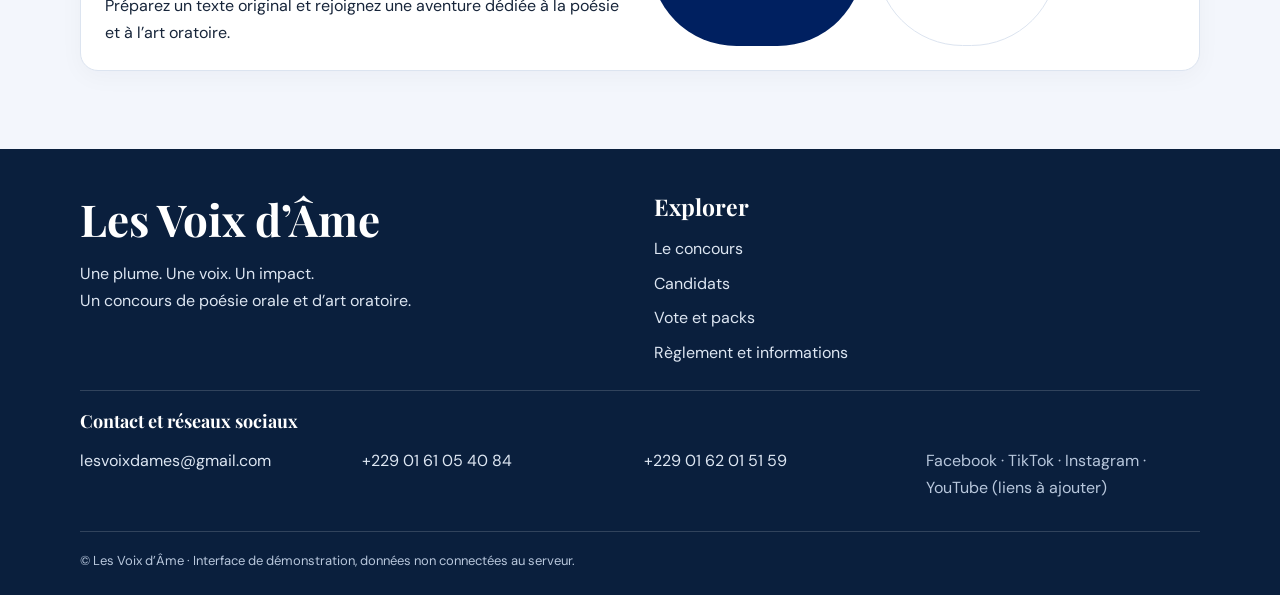
==== commit 5839e600: "Ajoute des modifications apportées sur le front-end." ====
--- a/index.html
+++ b/index.html
@@ -21,16 +21,16 @@
   <main id="contenu">
     <section class="hero"><div class="container hero-grid">
       <div><span class="eyebrow">Concours de poésie orale &amp; d’art oratoire</span><h1>Tes mots méritent d’être entendus. Ta voix, de trouver son public.</h1><p>Et si ta prochaine prise de parole ouvrait une nouvelle aventure ? Écris un texte original, fais-le vivre sur scène et partage le message qui compte pour toi.</p><div class="button-row"><a class="btn btn-primary" href="auth.html">Je veux participer</a><a class="btn btn-outline" href="concours.html">Découvrir le parcours</a></div></div>
-      <div class="hero-note"><span class="eyebrow">À vos agendas</span><h2>Rendez-vous à la grande finale</h2><p>Samedi 20 février 2027 à 16 h</p><div class="countdown" data-countdown data-date="2027-02-20T16:00:00+01:00" aria-live="polite"><div><strong data-days>—</strong><span>Jours</span></div><div><strong data-hours>—</strong><span>Heures</span></div><div><strong data-minutes>—</strong><span>Minutes</span></div><div><strong data-seconds>—</strong><span>Secondes</span></div></div><p class="muted" data-countdown-status></p></div>
+      <div class="hero-note"><span class="eyebrow">À vos agendas</span><h2>Compte à rebours de la grande finale</h2><p>Samedi 20 février 2027 à 16 h</p><div class="countdown" data-countdown data-date="2027-02-20T16:00:00+01:00" aria-live="polite"><div><strong data-days>—</strong><span>Jours</span></div><div><strong data-hours>—</strong><span>Heures</span></div><div><strong data-minutes>—</strong><span>Minutes</span></div><div><strong data-seconds>—</strong><span>Secondes</span></div></div><p class="muted" data-countdown-status></p><p class="muted">La date de clôture finale des votes n’a pas encore été confirmée.</p></div>
     </div></section>
-    <section class="section"><div class="container grid-2"><div class="section-heading"><span class="eyebrow">Notre ambition</span><h2>De la plume à la voix. De la voix à l’impact.</h2><p>Les Voix d’Âme réunit l’écriture, l’oral et la présence scénique. Le concours offre un parcours pour exercer sa prise de parole, gagner en confiance et porter une idée devant un public — sans promettre le résultat, mais en donnant toute sa place à la progression.</p><a class="text-link" href="concours.html">Comprendre les étapes du concours →</a></div><div class="card"><span class="eyebrow">Qui peut participer ?</span><h3>Une aventure ouverte aux 15–35 ans</h3><p>Le concours s’adresse aux jeunes de nationalité béninoise, au Bénin ou à l’étranger, ainsi qu’aux participants internationaux pouvant se déplacer pour les phases en présentiel, selon le règlement définitif.</p><p class="banner">Objectif de mobilisation : environ 150 participants, avec un minimum visé de 50 candidatures. Ce sont des objectifs, pas des résultats déjà obtenus.</p></div></div></section>
+    <section class="section"><div class="container grid-2"><div class="section-heading"><span class="eyebrow">Notre ambition</span><h2>De la plume à la voix. De la voix à l’impact.</h2><p>Les Voix d’Âme réunit l’écriture, l’oral et la présence scénique. Le concours offre un parcours pour exercer sa prise de parole, gagner en confiance et porter une idée devant un public — sans promettre le résultat, mais en donnant toute sa place à la progression.</p><a class="text-link" href="concours.html">Comprendre les étapes du concours →</a></div><div class="card"><span class="eyebrow">Qui peut participer ?</span><h3>Deux catégories, de 12 à 30 ans</h3><p>Junior : 12 à 18 ans. Senior : 19 à 30 ans. Une autorisation parentale est requise pour les candidats mineurs ; les autres conditions d’admissibilité doivent être confirmées par l’organisation.</p><p class="banner">Objectif de mobilisation : environ 150 participants, avec un minimum visé de 50 candidatures. Ce sont des objectifs, pas des résultats déjà obtenus.</p></div></div></section>
     <section class="section section-tight"><div class="container"><div class="section-heading"><span class="eyebrow">Le parcours</span><h2>Quatre étapes, une même passion</h2><p>Les modalités définitives et le calendrier de chaque étape seront confirmés par l’organisation.</p></div><div class="timeline">
       <article class="step"><span class="step-number">Étape 01</span><h3>Présélection en ligne</h3><p class="muted">Le comité examine les vidéos d’audition et sélectionne les candidats qualifiés.</p></article>
-      <article class="step"><span class="step-number">Étape 02</span><h3>Quarts de finale</h3><p class="muted">Nouveau texte sur un thème imposé, prestation annoncée de 3 minutes. Sélection annoncée : 70 % jury, 30 % vote du public.</p></article>
+      <article class="step"><span class="step-number">Étape 02</span><h3>Quarts de finale</h3><p class="muted">Nouveau texte sur un thème imposé, prestation annoncée de 3 minutes. Le résultat total est annoncé comme 80 points jury et 20 points composante publique ; la formule de calcul de cette dernière reste à confirmer.</p></article>
       <article class="step"><span class="step-number">Étape 03</span><h3>Demi-finale</h3><p class="muted">Prestation en présentiel de 3 minutes sur un thème imposé. Huit candidats sont annoncés pour la finale.</p></article>
       <article class="step"><span class="step-number">Étape 04</span><h3>Grande finale</h3><p class="muted">Huit finalistes. Maîtrise orale, présence scénique, émotion et interprétation au cœur de la prestation.</p></article>
     </div></div></section>
-    <section class="section"><div class="container grid-2"><div><span class="eyebrow">Calendrier</span><h2>Les dates à retenir</h2><p class="muted">Les deux rendez-vous en présentiel sont affichés sans les rattacher à une phase précise, en attendant confirmation.</p></div><div class="date-list">
+    <section class="section"><div class="container grid-2"><div><span class="eyebrow">Calendrier</span><h2>Les dates à retenir</h2><p class="muted">Les deux rendez-vous en présentiel sont affichés sans les rattacher à une phase précise, en attendant confirmation.</p><article class="card home-deadline-card" style="margin-top:20px"><span class="eyebrow">Clôture des inscriptions</span><div class="countdown home-deadline-countdown" data-countdown data-date="2026-12-31T23:59:00+01:00" aria-label="Compte à rebours avant la clôture des inscriptions"><div><strong data-days>—</strong><span>Jours</span></div><div><strong data-hours>—</strong><span>Heures</span></div><div><strong data-minutes>—</strong><span>Minutes</span></div><div><strong data-seconds>—</strong><span>Secondes</span></div></div><p class="form-message" data-countdown-status aria-live="polite"></p></article></div><div class="date-list">
       <div class="date-item"><strong>Clôture des inscriptions</strong><time datetime="2026-12-31T23:59:00+01:00">Jeudi 31 décembre 2026 à 23 h 59</time></div>
       <div class="date-item"><strong>Résultats de sélection</strong><time datetime="2027-01-08T10:00:00+01:00">Vendredi 8 janvier 2027 à 10 h</time></div>
       <div class="date-item"><strong>Première phase en présentiel</strong><time datetime="2027-01-23T16:00:00+01:00">Samedi 23 janvier 2027 à 16 h</time></div>
@@ -39,10 +39,11 @@
     </div></div></section>
     <section class="section section-tight"><div class="container grid-2"><div class="card"><span class="eyebrow">L’évaluation</span><h2>La force d’un texte, la présence d’une voix</h2><p>Le jury appréciera la qualité artistique, l’originalité, la diction, l’interprétation et l’impact de la prestation. Les pondérations individuelles restent à définir.</p><div class="criteria"><span class="tag">Qualité du texte</span><span class="tag">Maîtrise de la langue</span><span class="tag">Diction</span><span class="tag">Interprétation</span><span class="tag">Originalité</span><span class="tag">Présence scénique</span><span class="tag">Émotion</span><span class="tag">Force du message</span></div></div><div class="card"><span class="eyebrow">Le vote public</span><h2>Le public fait entendre sa voix</h2><p>Les règles de vote et les seuils doivent être confirmés. Les paiements et l’enregistrement des votes ne seront actifs qu’après connexion sécurisée au backend.</p><a class="btn btn-blue" href="vote.html">Comprendre le vote</a></div></div></section>
     <section class="section"><div class="container"><div class="section-heading"><span class="eyebrow">Récompenses</span><h2>Reconnaître les talents</h2></div><div class="grid-3"><article class="card"><div class="icon-box">01</div><h3>Premier prix</h3><p>Chèque (montant à préciser), trophée de la première édition, médaille, certificat de reconnaissance et autres récompenses à confirmer.</p></article><article class="card"><div class="icon-box">02</div><h3>Deuxième et troisième prix</h3><p>Médailles, certificats et récompenses dont les détails seront communiqués officiellement.</p></article><article class="card"><div class="icon-box">03</div><h3>Prix de consolation</h3><p>Des prix de consolation sont prévus pour les autres finalistes. Les modalités restent à confirmer.</p></article></div></div></section>
-    <section class="section section-tight"><div class="container"><div class="section-heading"><span class="eyebrow">Questions fréquentes</span><h2>À savoir avant de candidater</h2></div><div class="grid-2"><article class="card"><h3>Quel âge faut-il avoir ?</h3><p>Le concours annonce une tranche d’âge de 15 à 35 ans. Les conditions exactes seront précisées dans le règlement définitif.</p></article><article class="card"><h3>Que doit contenir la vidéo ?</h3><p>Une audition de 3 à 5 minutes présentant un texte poétique original sur un thème choisi par le candidat.</p></article><article class="card"><h3>Quels sont les frais d’inscription ?</h3><p>Les frais annoncés sont de 2 500 FCFA. Le règlement et les modalités de paiement devront être confirmés par l’organisation.</p></article><article class="card"><h3>Les textes peuvent-ils être lus sur scène ?</h3><p>Non pendant les phases finales : aucun papier, livre ou support écrit ne doit être utilisé. Les textes peuvent être remis aux organisateurs pour leurs usages autorisés.</p></article></div></div></section>
+    <section class="section section-tight"><div class="container"><div class="section-heading"><span class="eyebrow">Questions fréquentes</span><h2>À savoir avant de candidater</h2></div><div class="grid-2"><article class="card"><h3>Quelles catégories d’âge ?</h3><p>Junior : 12 à 18 ans. Senior : 19 à 30 ans. Une autorisation parentale est requise pour les candidats mineurs.</p></article><article class="card"><h3>Que doit contenir la vidéo ?</h3><p>Une vidéo de 1 min 30 à 2 min, sur le thème général de l’éducation et un sous-thème choisi par le candidat, avec un texte écrit personnellement.</p></article><article class="card"><h3>Quels sont les frais d’inscription ?</h3><p>Les frais annoncés sont de 2 500 FCFA. Le paiement en ligne n’est pas encore disponible.</p></article><article class="card"><h3>Les textes peuvent-ils être lus sur scène ?</h3><p>Non pendant les phases finales : aucun papier, livre ou support écrit ne doit être utilisé. Les textes peuvent être remis aux organisateurs pour leurs usages autorisés.</p></article></div></div></section>
+    <section class="section section-tight" id="promoteur"><div class="container grid-2"><div><span class="eyebrow">À l’origine du projet</span><h2>Thishik Euloge TCHIAKPE</h2><p>Créatif digital, communicateur, maître de chœur, poète et explorateur des cultures, il est le promoteur des Voix d’Âme et de l’Académie de Musique Nubudo Harmonia (ANH).</p><p>Son engagement couvre les événements musicaux, l’accompagnement vocal et le mentorat artistique. À travers Les Voix d’Âme, il porte une vision de rencontre entre la profondeur de l’écriture et la force de la parole, ainsi que le développement et la transmission des talents.</p><p class="muted">Le projet est ouvert à des partenaires et sponsors. Aucun partenariat n’est présenté comme confirmé.</p></div><div class="card promoter-photo-placeholder" role="img" aria-label="Emplacement réservé à une photographie authentique du promoteur"><span class="eyebrow">Portrait du promoteur</span><p>Photographie à ajouter par l’organisation.</p><small>Aucune photographie appropriée n’est présente dans les ressources actuelles du projet.</small></div></div></section>
     <section class="section"><div class="container card"><div class="grid-2"><div><span class="eyebrow">Votre voix compte</span><h2>Prêt·e à faire entendre vos mots ?</h2><p>Préparez un texte original et rejoignez une aventure dédiée à la poésie et à l’art oratoire.</p></div><div class="button-row"><a class="btn btn-blue" href="auth.html">Commencer l’inscription</a><a class="btn btn-quiet" href="informations.html">Lire les informations</a></div></div></div></section>
   </main>
-  <footer class="site-footer"><div class="container"><div class="footer-grid"><div><h2>Les Voix d’Âme</h2><p>Une plume. Une voix. Un impact.<br>Un concours de poésie orale et d’art oratoire.</p></div><div><h3>Explorer</h3><div class="footer-links"><a href="concours.html">Le concours</a><a href="candidats.html">Candidats</a><a href="vote.html">Vote et packs</a><a href="informations.html">Règlement et informations</a></div></div></div><div class="footer-bottom">© Les Voix d’Âme · Interface de démonstration, données non connectées au serveur.</div></div></footer>
+  <footer class="site-footer"><div class="container"><div class="footer-grid"><div><h2>Les Voix d’Âme</h2><p>Une plume. Une voix. Un impact.<br>Un concours de poésie orale et d’art oratoire.</p></div><div><h3>Explorer</h3><div class="footer-links"><a href="concours.html">Le concours</a><a href="candidats.html">Candidats</a><a href="vote.html">Vote et packs</a><a href="informations.html">Règlement et informations</a></div></div></div><div class="footer-contact" aria-label="Coordonn&eacute;es officielles et r&eacute;seaux sociaux"><h3>Contact et r&eacute;seaux sociaux</h3><div class="footer-links"><a href="mailto:lesvoixdames@gmail.com">lesvoixdames@gmail.com</a><a href="tel:+2290161054084">+229 01 61 05 40 84</a><a href="tel:+2290162015159">+229 01 62 01 51 59</a><span>Facebook · TikTok · Instagram · YouTube (liens &agrave; ajouter)</span></div></div><div class="footer-bottom">© Les Voix d’Âme · Interface de démonstration, données non connectées au serveur.</div></div></footer>
   <script>
     const menuButton = document.querySelector(".menu-toggle");
     menuButton.addEventListener("click", () => {
@@ -50,22 +51,44 @@
       menuButton.setAttribute("aria-expanded", String(open));
       document.querySelector(".main-nav").classList.toggle("is-open", open);
     });
-    const timer = document.querySelector("[data-countdown]");
-    const end = new Date(timer.dataset.date).getTime();
-    let interval = null;
-    function updateCountdown() {
-      const remaining = end - Date.now();
-      if (remaining <= 0) {
-        timer.querySelectorAll("strong").forEach((item) => item.textContent = "00");
-        timer.parentElement.querySelector("[data-countdown-status]").textContent = "La date de la finale est passée ou a lieu aujourd’hui.";
-        clearInterval(interval);
-        return;
+    document.querySelectorAll("time[datetime]").forEach((dateElement) => {
+      const instant = new Date(dateElement.dateTime);
+      if (!Number.isNaN(instant.getTime())) {
+        dateElement.textContent = new Intl.DateTimeFormat("fr-FR", {
+          weekday: "long", year: "numeric", month: "long", day: "numeric",
+          hour: "2-digit", minute: "2-digit"
+        }).format(instant);
       }
-      const values = { days: Math.floor(remaining / 86400000), hours: Math.floor(remaining % 86400000 / 3600000), minutes: Math.floor(remaining % 3600000 / 60000), seconds: Math.floor(remaining % 60000 / 1000) };
-      Object.entries(values).forEach(([key, value]) => timer.querySelector(`[data-${key}]`).textContent = String(value).padStart(2, "0"));
+    });
+    document.querySelectorAll("[data-countdown]").forEach((timer) => {
+      const end = new Date(timer.dataset.date).getTime();
+      const status = timer.parentElement.querySelector("[data-countdown-status]");
+      let interval = null;
+      function updateCountdown() {
+        const remaining = end - Date.now();
+        if (remaining <= 0) {
+          timer.querySelectorAll("strong").forEach((item) => item.textContent = "00");
+          status.textContent = timer.dataset.date.startsWith("2026")
+            ? "Les inscriptions sont terminées."
+            : "La date de la grande finale est passée.";
+          clearInterval(interval);
+          return;
+        }
+        const values = { days: Math.floor(remaining / 86400000), hours: Math.floor(remaining % 86400000 / 3600000), minutes: Math.floor(remaining % 3600000 / 60000), seconds: Math.floor(remaining % 60000 / 1000) };
+        Object.entries(values).forEach(([key, value]) => timer.querySelector(`[data-${key}]`).textContent = String(value).padStart(2, "0"));
+      }
+      updateCountdown();
+      if (end > Date.now()) interval = setInterval(updateCountdown, 1000);
+    });
+
+    const registrationDeadline = new Date("2026-12-31T23:59:00+01:00");
+    if (Date.now() >= registrationDeadline.getTime()) {
+      document.querySelectorAll('a[href="auth.html"]').forEach((link) => {
+        link.setAttribute("aria-disabled", "true");
+        link.textContent = "Inscriptions clôturées";
+        link.addEventListener("click", (event) => event.preventDefault());
+      });
     }
-    updateCountdown();
-    if (end > Date.now()) interval = setInterval(updateCountdown, 1000);
   </script>
 </body>
 </html>
--- a/css/global.css
+++ b/css/global.css
@@ -1,4 +1,5 @@
 * { box-sizing: border-box; }
+[hidden] { display: none !important; }
 html { scroll-behavior: smooth; }
 :target { scroll-margin-top: 96px; }
 body { margin: 0; background: var(--surface); color: var(--ink); font: 16px/1.65 var(--font-body); }
@@ -61,6 +62,35 @@
 .countdown div { min-width:62px; text-align:center; padding:10px 8px; background:rgba(255,255,255,.1); border-radius:12px; }
 .countdown strong { display:block; font-size:22px; color:white; }
 .countdown span { font-size:10px; text-transform:uppercase; letter-spacing:.08em; color:#D8E4F5; }
+.home-deadline-countdown { display:grid; grid-template-columns:repeat(4,minmax(0,1fr)); gap:8px; margin-top:18px; }
+.home-deadline-countdown div { min-width:0; padding:10px 6px; background:#0A1F3D; border-radius:10px; }
+.home-deadline-countdown strong { color:#FFFFFF; font-size:clamp(20px,3vw,28px); line-height:1.15; }
+.home-deadline-countdown span { color:#FFFFFF; font-size:10px; letter-spacing:.04em; }
+.home-deadline-card .form-message { color:var(--blue); }
+.date-list .date-item { align-items:flex-start; flex-direction:column; }
+.countdown-box { width:100%; }
+.date-list .countdown { max-width:460px; }
+.date-list .countdown div { background:#0A1F3D; min-width:72px; }
+.date-list .countdown strong { color:#FFFFFF; font-size:24px; line-height:1.2; }
+.date-list .countdown span { color:#FFFFFF; font-size:11px; }
+.countdown-box small { display:block; min-height:20px; margin-top:6px; color:var(--blue); font-weight:700; }
+.calendar-layout { display:grid; grid-template-columns:1fr; gap:20px; }
+#calendrier .date-list { grid-template-columns:repeat(5,minmax(0,1fr)); align-items:stretch; }
+#calendrier .date-item { min-width:0; height:100%; padding:16px 12px; gap:9px; }
+#calendrier .date-item > strong { min-height:2.5em; font-size:16px; }
+#calendrier .date-item time { white-space:normal; font-size:13px; line-height:1.4; }
+#calendrier .countdown { gap:4px; }
+#calendrier .countdown div { flex:1; min-width:0; padding:8px 2px; }
+#calendrier .countdown strong { font-size:20px; }
+#calendrier .countdown span { font-size:8px; letter-spacing:0; }
+.payment-logo { display:inline-flex; min-width:84px; min-height:36px; align-items:center; justify-content:center; padding:5px 10px; border-radius:8px; background:#F0F3F8; color:var(--navy); font-size:13px; font-weight:800; letter-spacing:.02em; }
+.payment-logo[data-provider="mtn"] { background:#FFCC00; color:#171717; }
+.payment-logo[data-provider="moov"] { background:#0872CE; color:#fff; }
+.payment-logo[data-provider="orange"] { background:#FF7900; color:#fff; }
+.payment-logo[data-provider="wave"] { background:#1BB6E8; color:#fff; }
+.payment-logo[data-provider="card"] { background:#163C78; color:#fff; }
+.payment-choice { display:flex; align-items:center; gap:12px; margin-top:12px; }
+.payment-choice select { flex:1; min-width:0; min-height:46px; border:1px solid #C9D4E3; border-radius:10px; padding:10px 12px; background:#fff; color:var(--ink); font:inherit; }
 .grid-2,.grid-3,.grid-4 { display:grid; gap:20px; }
 .grid-2 { grid-template-columns:repeat(2,minmax(0,1fr)); }
 .grid-3 { grid-template-columns:repeat(3,minmax(0,1fr)); }
@@ -87,6 +117,7 @@
 .regulation-nav a:hover { background:#EAF0FA; }
 .regulation-articles { display:grid; gap:16px; min-width:0; }
 .regulation-article { scroll-margin-top:96px; }
+.regulation-text { white-space:pre-wrap; overflow-wrap:anywhere; line-height:1.75; font-family:var(--font-body); }
 .regulation-article p,.regulation-article li { max-width:78ch; }
 .regulation-article li { margin-bottom:9px; }
 .regulation-article .date-item { max-width:none; }
@@ -122,13 +153,16 @@
 .pack-card { display:flex; flex-direction:column; gap:10px; }
 .pack-card strong { font:600 28px var(--font-display); color:var(--navy); }
 .pack-card .btn { margin-top:auto; }
+.pack-pagination { display:flex; align-items:center; justify-content:center; gap:16px; margin:22px 0 8px; }
+.pack-pagination span { color:var(--navy); font-size:14px; font-weight:700; text-align:center; }
+.pack-pagination button:disabled { opacity:.45; cursor:not-allowed; }
 .stat { font:700 28px var(--font-display); color:var(--blue); }
 .dashboard-layout { display:grid; grid-template-columns:230px minmax(0,1fr); gap:24px; align-items:start; }
 .dashboard-menu { position:sticky; top:96px; display:grid; gap:6px; }
 .dashboard-menu a { display:block; padding:10px 12px; border-radius:9px; text-decoration:none; color:var(--navy); font-weight:600; }
 .dashboard-menu a:hover { background:#E9EFF8; }
 .dashboard-content { min-width:0; display:grid; gap:22px; }
-.dashboard-content section { scroll-margin-top:100px; }
+.dashboard-content section { min-width:0; scroll-margin-top:100px; }
 .dashboard-head { display:flex; align-items:flex-start; justify-content:space-between; gap:16px; }
 .dashboard-section { scroll-margin-top:100px; }
 .dashboard-actions { display:flex; flex-wrap:wrap; gap:10px; }
@@ -145,8 +179,18 @@
 th,td { border-bottom:1px solid var(--line); padding:12px; white-space:nowrap; }
 th { color:var(--navy); font-size:13px; }
 .empty-state { text-align:center; padding:32px 18px; color:var(--muted); border:1px dashed #BFCBDD; border-radius:14px; }
+.promoter-photo-placeholder { min-height:260px; display:flex; flex-direction:column; justify-content:center; align-items:center; text-align:center; border-style:dashed; }
+.promoter-photo-placeholder p { margin:22px 0 6px; color:var(--navy); font-weight:700; }
+.promoter-photo-placeholder small { max-width:34ch; color:var(--muted); }
+.payment-methods { display:flex; flex-wrap:wrap; gap:8px 18px; margin:0 0 18px; padding:14px 16px; border:1px solid var(--line); border-radius:10px; }
+.payment-methods legend { padding:0 6px; color:var(--navy); font-weight:700; }
+.payment-methods span { color:var(--muted); font-size:14px; }
 .site-footer { background:var(--navy); color:#DDE6F2; padding:44px 0 24px; }
 .footer-grid { display:grid; grid-template-columns:repeat(auto-fit,minmax(220px,1fr)); gap:28px; }
+.footer-contact { margin-top:24px; padding-top:20px; border-top:1px solid rgba(255,255,255,.16); }
+.footer-contact h3 { font-size:18px; }
+.footer-contact .footer-links { grid-template-columns:repeat(auto-fit,minmax(190px,1fr)); align-items:start; }
+.footer-contact .footer-links span { color:#B8C7DC; }
 .site-footer h2,.site-footer h3 { color:white; }
 .site-footer a { color:#DDE6F2; text-decoration:none; }
 .footer-links { display:grid; gap:8px; }
@@ -165,6 +209,7 @@
   .regulation-layout { grid-template-columns:1fr; }
   .regulation-nav { position:static; grid-template-columns:repeat(2,minmax(0,1fr)); }
   .regulation-nav h2 { grid-column:1/-1; }
+  #calendrier .date-list { grid-template-columns:repeat(2,minmax(0,1fr)); }
 }
 @media (max-width:680px) {
   .nav-wrap { padding-inline:18px; min-height:68px; }
@@ -179,14 +224,27 @@
   .form-grid { grid-template-columns:1fr; gap:0; }
   .date-item { align-items:flex-start; flex-direction:column; gap:4px; }
   .countdown { gap:7px; }
-  .countdown div { min-width:55px; }
+  .countdown div { flex:1; min-width:0; padding:8px 2px; }
+  .countdown span { font-size:8px; letter-spacing:.02em; }
   .dashboard-menu { margin-inline:-16px; padding-inline:16px; }
   .dashboard-head { flex-direction:column; }
   .dashboard-head > * { max-width:100%; }
   .dashboard-head .btn { width:fit-content; }
   .dashboard-menu { width:calc(100% + 32px); max-width:100vw; }
   .regulation-nav { grid-template-columns:1fr 1fr; }
+  #calendrier .date-list { grid-template-columns:1fr; }
   .rating-row { grid-template-columns:1fr 95px; }
   .card { padding:20px; }
 }
 @media (prefers-reduced-motion:reduce) { *,*::before,*::after { scroll-behavior:auto !important; transition:none !important; } }
+@media print {
+  .site-header,.site-footer,.skip-link,.button-row,.regulation-nav,#download-regulation { display:none !important; }
+  main > section:not(#reglement) { display:none !important; }
+  body { background:#fff; color:#111; font-size:11pt; }
+  .hero { background:#fff; color:#111; }
+  .hero h1,.hero p,.hero .eyebrow { color:#111; }
+  .section { padding:16px 0; }
+  .regulation-layout { display:block; }
+  .regulation-articles { display:block; }
+  .regulation-article,.notice { break-inside:avoid; box-shadow:none; margin:0 0 12px; }
+}
